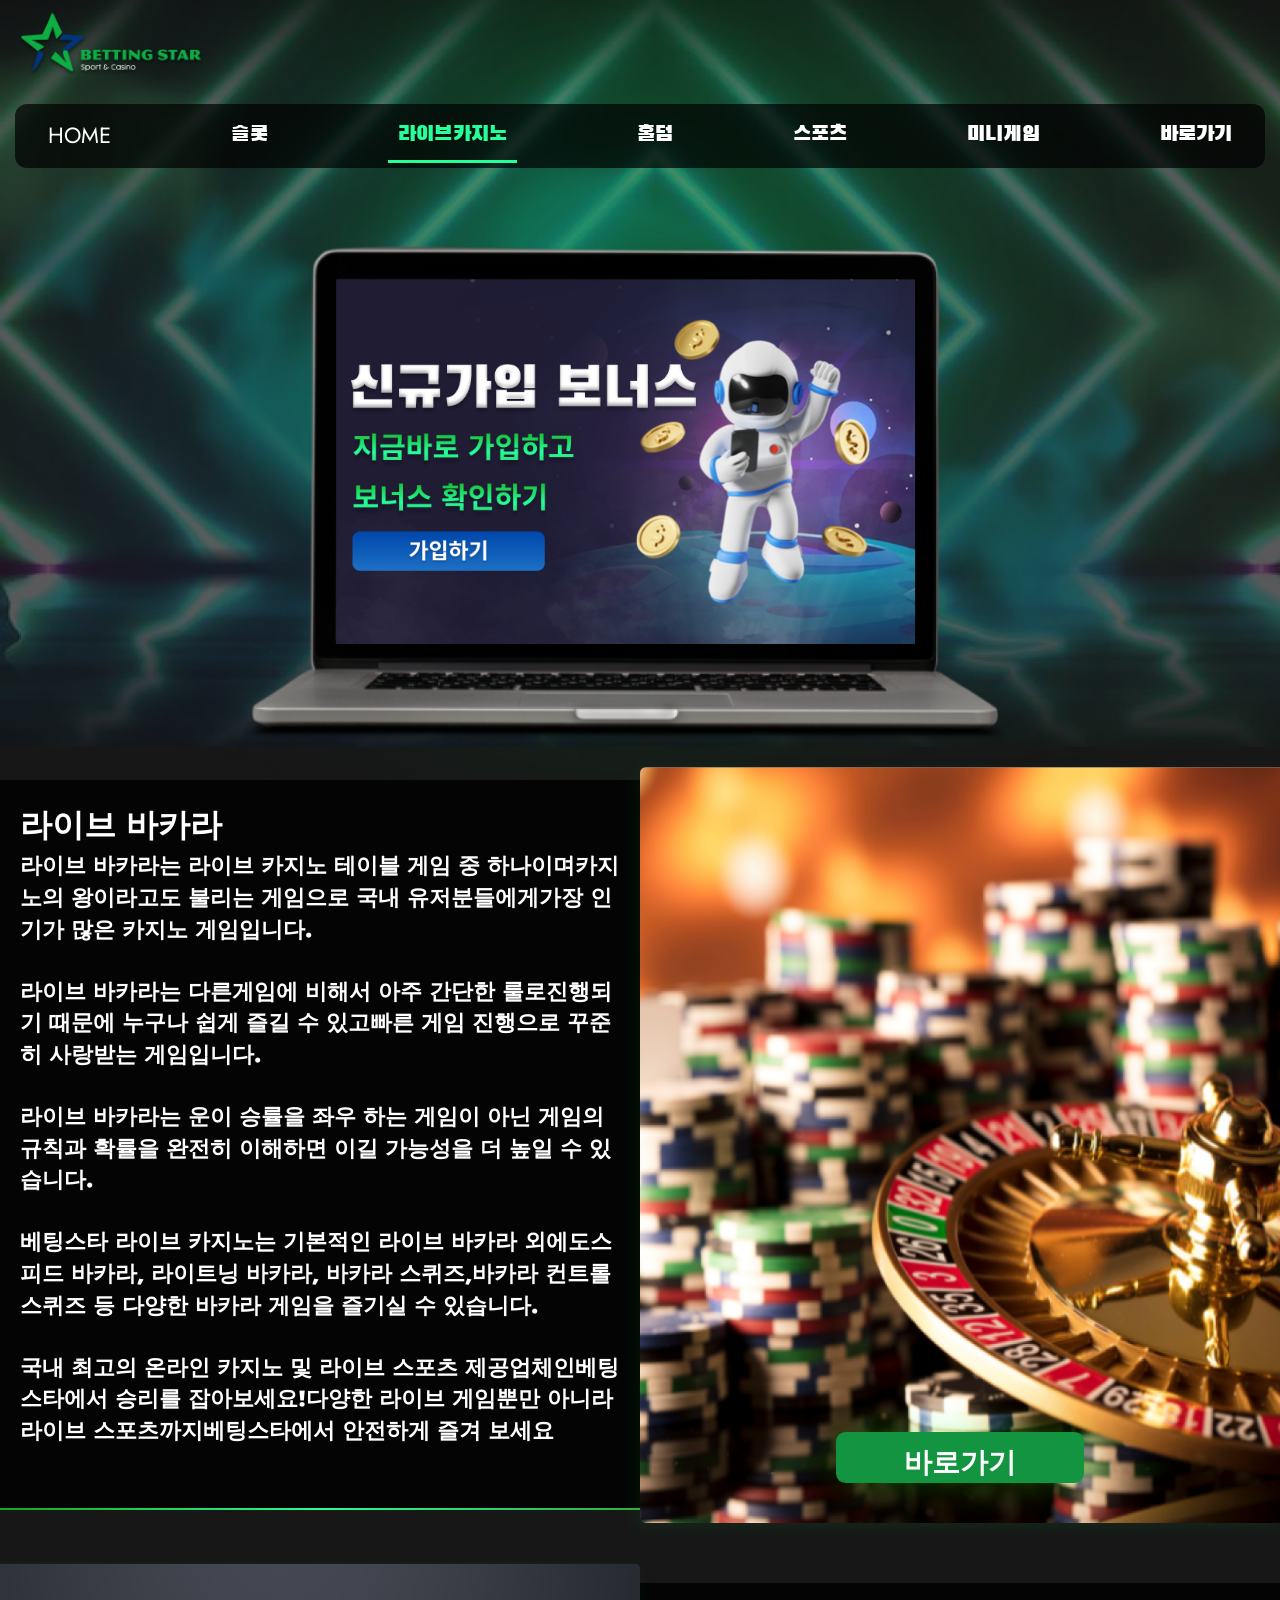
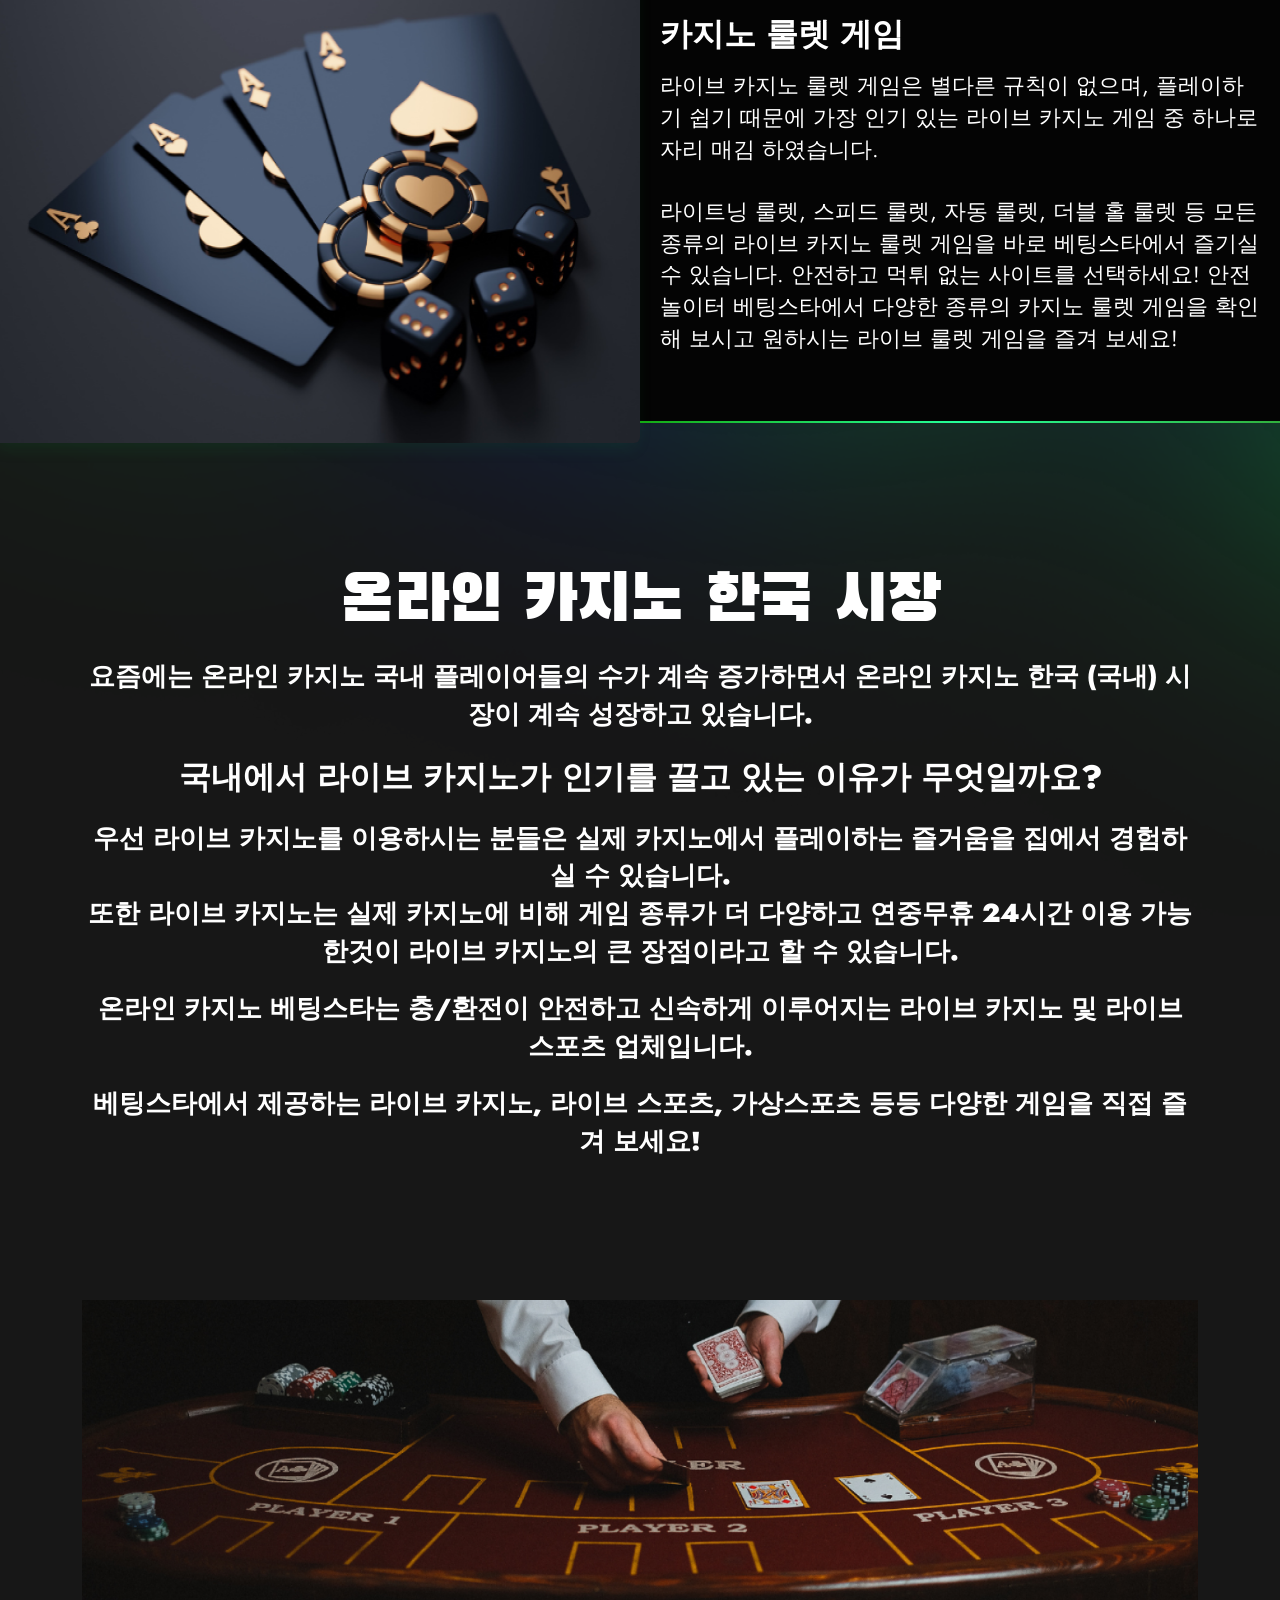
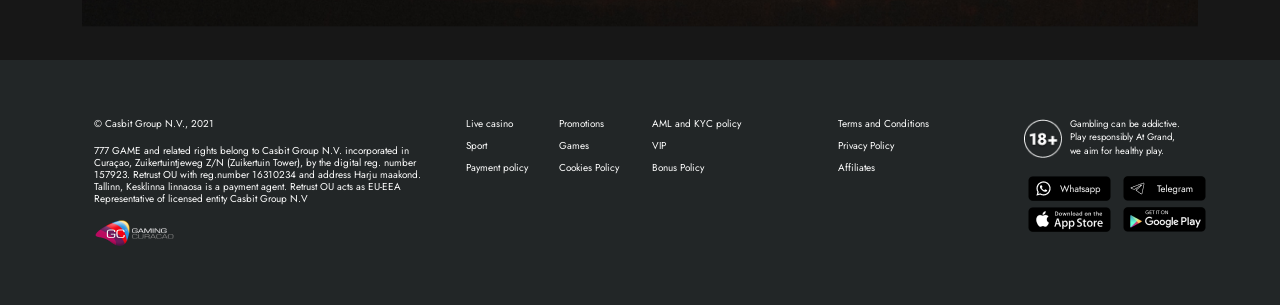
==== casino.html @ 28fe0df0 "init" ====
<!DOCTYPE html>
<html lang="en">
  <head>
    <meta charset="UTF-8" />
    <meta name="viewport" content="width=device-width, initial-scale=1.0" />
    <title>라이브카지노</title>
    <link
      href="https://fonts.googleapis.com/css2?family=Jost:wght@400;500;600&family=Black+Han+Sans&display=swap"
      rel="stylesheet"
    />
    <link
      href="https://cdn.jsdelivr.net/npm/bootstrap@5.0.2/dist/css/bootstrap.min.css"
      rel="stylesheet"
      integrity="sha384-EVSTQN3/azprG1Anm3QDgpJLIm9Nao0Yz1ztcQTwFspd3yD65VohhpuuCOmLASjC"
      crossorigin="anonymous"
    />
    <link rel="stylesheet" href="./assets/style/style.css" />
    <link rel="stylesheet" href="./assets/style/casino.css" />
  </head>

  <body>
    <div class="main">
      <img src="./assets/img/Ellipse 2.png" class="mainElip" alt="" />

      <header
        class="px-3 py-2 d-flex justify-content-between align-items-center"
      >
        <a href="index.html" class="logo">
          <img src="./assets/img/Logo1.png" alt="" />
        </a>
        <img
          src="./assets/img/hamburger.png"
          onclick="myFunction()"
          style="display: none"
          class="hamburger"
          alt=""
        />
      </header>
      <div class="custom-container py-3">
        <div class="topnav" id="myTopnav">
          <div class="nav">
            <img
              src="./assets/img/close.png"
              onclick="myFunctionClose()"
              style="display: none"
              class="close-nav"
              alt=""
            />
            <ul>
              <li>
                <a href="./index.html" class="position-relative"> HOME </a>
              </li>
              <li>
                <a href="./slot.html" class="position-relative Blackans">
                  슬롯
                </a>
              </li>
              <li>
                <a
                  href="./casino.html"
                  class="position-relative Blackans active chines"
                >
                  라이브카지노
                </a>
              </li>
              <li>
                <a href="./hold.html" class="position-relative Blackans">
                  홀덤
                </a>
              </li>
              <li>
                <a href="./sports.html" class="position-relative Blackans">
                  스포츠
                </a>
              </li>
              <li>
                <a href="./minigame.html" class="position-relative Blackans">
                  미니게임
                </a>
              </li>
              <li>
                <a href="" class="position-relative Blackans"> 바로가기 </a>
              </li>
            </ul>
          </div>
        </div>
      </div>
      <div class="laptop container">
        <img src="./assets/img/Group 9.png" alt="" />
      </div>
    </div>
    <section>
      <div class="slot-sect-2">
        <div class="container-fluid">
          <div class="row m-0 align-items-center">
            <div class="col-12 col-md-6 bgBlack2">
              <div>
                <h1>라이브 바카라</h1>
                <p>
                  라이브 바카라는 라이브 카지노 테이블 게임 중 하나이며카지노의
                  왕이라고도 불리는 게임으로 국내 유저분들에게가장 인기가 많은
                  카지노 게임입니다.
                </p>

                <p>
                  라이브 바카라는 다른게임에 비해서 아주 간단한 룰로진행되기
                  때문에 누구나 쉽게 즐길 수 있고빠른 게임 진행으로 꾸준히
                  사랑받는 게임입니다.
                </p>

                <p>
                  라이브 바카라는 운이 승률을 좌우 하는 게임이 아닌 게임의규칙과
                  확률을 완전히 이해하면 이길 가능성을 더 높일 수 있습니다.
                </p>

                <p>
                  베팅스타 라이브 카지노는 기본적인 라이브 바카라 외에도스피드
                  바카라, 라이트닝 바카라, 바카라 스퀴즈,바카라 컨트롤 스퀴즈 등
                  다양한 바카라 게임을 즐기실 수 있습니다.
                </p>
                <p>
                  국내 최고의 온라인 카지노 및 라이브 스포츠
                  제공업체인베팅스타에서 승리를 잡아보세요!다양한 라이브
                  게임뿐만 아니라 라이브 스포츠까지베팅스타에서 안전하게 즐겨
                  보세요
                </p>
              </div>
            </div>
            <div class="col-12 col-md-6 px-0 position-relative">
              <button class="greenBtn">바로가기</button>
              <img
                src="./assets/img/img2.png"
                class="img-container betting2"
                style="box-shadow: -4px 5px 16.6px 0px #0daf431a"
                alt=""
              />
            </div>
          </div>
        </div>
      </div>
    </section>

    <section>
      <div class="slot-sect-2">
        <div class="container-fluid">
          <div class="row m-0 align-items-center">
            <div class="col-12 col-md-6 px-0 position-relative">
              <img
                src="./assets/img/image (1).png"
                class="img-container betting"
                style="box-shadow: -4px 5px 16.6px 0px #0daf431a"
                alt=""
              />
            </div>
            <div class="col-12 col-md-6 bgBlack">
              <div>
                <h1>카지노 룰렛 게임</h1>
                <p>
                  라이브 카지노 룰렛 게임은 별다른 규칙이 없으며, 플레이하기
                  쉽기 때문에 가장 인기 있는 라이브 카지노 게임 중 하나로 자리
                  매김 하였습니다.
                </p>
                <p>
                  라이트닝 룰렛, 스피드 룰렛, 자동 룰렛, 더블 홀 룰렛 등 모든
                  종류의 라이브 카지노 룰렛 게임을 바로 베팅스타에서 즐기실 수
                  있습니다. 안전하고 먹튀 없는 사이트를 선택하세요! 안전놀이터
                  베팅스타에서 다양한 종류의 카지노 룰렛 게임을 확인해 보시고
                  원하시는 라이브 룰렛 게임을 즐겨 보세요!
                </p>
              </div>
            </div>
          </div>
        </div>
      </div>
    </section>

    <section class="casion-sect position-relative">
      <img src="./assets/img/light 1.png" class="gradient" alt="" />
      <div class="container">
        <div class="text-center">
          <h1 class="casinoTitle">온라인 카지노 한국 시장</h1>
          <p class="casionoDesc">
            요즘에는 온라인 카지노 국내 플레이어들의 수가 계속 증가하면서 온라인
            카지노 한국 (국내) 시장이 계속 성장하고 있습니다.
          </p>
          <h2 class="">
            국내에서 라이브 카지노가 인기를 끌고 있는 이유가 무엇일까요?
          </h2>
          <p class="casionoDesc">
            우선 라이브 카지노를 이용하시는 분들은 실제 카지노에서 플레이하는
            즐거움을 집에서 경험하실 수 있습니다. <br />
            또한 라이브 카지노는 실제 카지노에 비해 게임 종류가 더 다양하고
            연중무휴 24시간 이용 가능한것이 라이브 카지노의 큰 장점이라고 할 수
            있습니다.
          </p>
          <p class="casionoDesc">
            온라인 카지노 베팅스타는 충/환전이 안전하고 신속하게 이루어지는
            라이브 카지노 및 라이브 스포츠 업체입니다.
          </p>
          <p class="casionoDesc">
            베팅스타에서 제공하는 라이브 카지노, 라이브 스포츠, 가상스포츠 등등
            다양한 게임을 직접 즐겨 보세요!
          </p>
        </div>
      </div>
    </section>
    <section class="container">
      <img
        src="./assets/img/Black and White Minimalist Casino Night Facebook Ad  (3) 1.png"
        class="img-fluid"
        alt=""
      />
    </section>

    <footer class="">
      <div class="container">
        <div class="row m-0">
          <div class="col-12 py-2 col-md-4">
            <div>
              <p class="footerDesc">© Casbit Group N.V., 2021</p>
              <p class="footerDesc">
                777 GAME and related rights belong to Casbit Group N.V.
                incorporated in Curaçao, Zuikertuintjeweg Z/N (Zuikertuin
                Tower), by the digital reg. number 157923. Retrust OU with
                reg.number 16310234 and address Harju maakond. Tallinn,
                Kesklinna linnaosa is a payment agent. Retrust OU acts as EU-EEA
                Representative of licensed entity Casbit Group N.V
              </p>
              <img src="./assets/img/curacao 1.png" alt="" />
            </div>
          </div>
          <div class="col-6 py-2 col-md-1">
            <div class="">
              <ul class="footerList">
                <li>Live casino</li>
                <li>Sport</li>
                <li>Payment policy</li>
              </ul>
            </div>
          </div>
          <div class="col-6 py-2 col-md-1">
            <div class="">
              <ul class="footerList">
                <li>Promotions</li>
                <li>Games</li>
                <li>Cookies Policy</li>
              </ul>
            </div>
          </div>
          <div class="col-6 py-2 col-md-2">
            <div class="">
              <ul class="footerList">
                <li>AML and KYC policy</li>
                <li>VIP</li>
                <li>Bonus Policy</li>
              </ul>
            </div>
          </div>
          <div class="col-6 py-2 col-md-2">
            <div class="">
              <ul class="footerList">
                <li>Terms and Conditions</li>
                <li>Privacy Policy</li>
                <li>Affiliates</li>
              </ul>
            </div>
          </div>
          <div class="col-12 py-2 col-lg-2">
            <div class="">
              <div class="d-flex align-items-center gap-2">
                <img
                  src="./assets/img/Group 34.png"
                  width="39"
                  height="39"
                  alt=""
                />
                <p class="des7">
                  Gambling can be addictive. Play responsibly At Grand, we aim
                  for healthy play.
                </p>
              </div>
              <div class="d-flex gap-1 pt-3 pb-1">
                <img src="./assets/img/Group 502.png" alt="" />
                <img src="./assets/img/Group 504.png" alt="" />
              </div>
              <div class="d-flex gap-1">
                <img src="./assets/img/pngegg (17) 5.png" alt="" />
                <img src="./assets/img/pngegg (17) 2.png" alt="" />
              </div>
            </div>
          </div>
        </div>
      </div>
    </footer>

    <script
      src="https://cdn.jsdelivr.net/npm/bootstrap@5.0.2/dist/js/bootstrap.bundle.min.js"
      integrity="sha384-MrcW6ZMFYlzcLA8Nl+NtUVF0sA7MsXsP1UyJoMp4YLEuNSfAP+JcXn/tWtIaxVXM"
      crossorigin="anonymous"
    ></script>
    <script src="assets/js/index.js"></script>
  </body>
</html>
---- assets/style/style.css ----
body {
    font-family: 'Jost', sans-serif;
    background: #171717;
    overflow-x: hidden;
}

.logo img {
    max-width: 190px;
    height: auto;
    width: 100%;
}

.Blackans {
    font-family: 'Black Han Sans', sans-serif;

}

li .Blackans {
    padding-top: 7px;
}

.img-container {
    max-width: 100%;
    height: auto;
    width: 100%;
}

.mainElip {
    max-width: 100%;
    height: 100%;
    width: 100%;
    position: absolute;
    z-index: -1;
    left: 0;
}

.nav {
    width: 100%;
    background-color: rgba(0, 0, 0, 0.7);
    height: 64px;
    border-radius: 12px;
    display: flex;
    align-items: center;
    justify-content: center;
}

.custom-container {
    max-width: 1333px;
    padding: 0px 15px;
    margin: auto;
}
.bgImg .custom-container{
    padding-top: 3rem;
}

@media only screen and (max-width: 768px) {

    .custom-container {
        text-align: center;
    }

    .custom-container .game {
        margin-top: 5px;
    }
}

.nav ul {
    display: flex;
    justify-content: space-between;
    align-items: center;
    gap: 10px;
    padding: 0;
    margin: 0;
    list-style: none;
    width: 100%;
}

.nav ul li {
    padding: 0px 33px;
}

.nav ul li a {
    color: #FFFFFF;
    text-decoration: none;
    /* box-shadow: 0px 3px 4.57px 0px #00000040,0px -2px 4.57px 0px #00000054 inset; */


    font-size: 22px;
    font-weight: 400;
    line-height: 27.5px;
    transition: .3s;



}

.nav ul li a:hover {

    color: #26FF9A;
}


.nav ul li a.active {

    color: #26FF9A;

    font-size: 22px;
    font-weight: 900;
    line-height: 31.79px;
    text-align: center;
    text-decoration: none;


}

.nav ul li a.active.chines {

    color: #26FF9A;
    font-size: 22px;
    font-weight: 400 !important;
    line-height: 31.79px;
    text-align: center;
    text-decoration: none;
    padding: 0px 10px;

}


.nav ul li a.active::after {
    content: '';
    /* Create an empty element after the anchor */
    position: absolute;
    bottom: -17px;
    /* Adjust the distance from the bottom of the link */
    left: 0;
    width: 100%;
    height: 3px;
    /* Thickness of the bottom border */
    background-color: #26FF9A;
    /* Same color as the text */
}

.laptop img {
    max-width: 100%;
    height: auto;
    width: 100%;
}

.main {
    background-image: url('../img/image\ 1.png');
    background-size: cover;
}

section {
    padding: 20px 0;
}

.title {
    font-family: 'Black Han Sans', sans-serif;
    font-size: 64.62px;
    font-weight: 400;
    line-height: 80.77px;
    color: white;
}

.title span {
    background: linear-gradient(180deg, #15AA13 0%, #26FF9A 50%, #31B03D 100%);
    background-clip: text;
    -webkit-background-clip: text;
    /* For Safari */
    color: transparent;
}

.desc {

    font-size: 26px;
    font-weight: 900;
    line-height: 37.57px;
    color: white;
    padding: 40px 0px;

}

.bgImg {
    background-image: url('../img/light\ 1.png');
    background-size: cover;
}

.coin {
    max-width: 100%;
    height: auto;
    position: absolute;
    right: 0;
    top: 30px;
}

.rocket {
    max-width: 100%;
    height: auto;
    position: absolute;
    left: 0;
    bottom: 0px;
    z-index: 2;
}

.sect2 {
    padding-top: 50px;
    padding-bottom: 200px;
    background-image: url('../img/pngwing.com\ \(1\)\ 1.png');
    background-size: cover;
    background-position: bottom center;
}

.game img {
    max-width: 100%;
    height: auto;
}

.btnn {

    font-size: 28.15px;
    font-weight: 900;
    background: linear-gradient(180deg, #0047AB 0%, #1D71C5 100%);
    width: 297.96px;
    height: 61px;
    border: none;
    border-radius: 12px;
}

.sect3 {
    background: #040404;
    box-shadow: 0px 4px 16.6px 0px #0DAF4333;
    border-bottom: 1px solid transparent;
    /* Border needs to be transparent for the gradient to show */

    border-image-source: linear-gradient(270deg, #31B03D 0%, #26FF9A 50%, #15AA13 100%);
    border-image-slice: 1;
    /* Ensures the gradient is applied to the border */
}

.desc1 {

    font-size: 26px;
    font-weight: 900;
    line-height: 37.57px;
    box-shadow: 0px 3.34px 3.34px 0px #00000040;
    color: white;

}

.title2 {

    font-size: 32px;
    font-weight: 900;
    color: white;

}

.title2 span {
    background: linear-gradient(180deg, #15AA13 0%, #26FF9A 50%, #31B03D 100%);

    background-clip: text;
    -webkit-background-clip: text;
    /* For Safari */
    color: transparent;
}

.cardd img {
    max-width: 100%;
    height: auto;
}

.cardd p {

    font-size: 32px;
    font-weight: 900;
    line-height: 46.24px;
    color: white;
    max-width: 187px;
    margin: auto;
    text-align: center;
}

.sect4 {
    background-image: url('../img/lines.png');
    background-size: cover;
    background-position: bottom;
}

.elipse {
    max-width: 100%;
    position: absolute;
    right: 0;
    top: 0;
    height: 488px;
}

.roc img {
    max-width: 100%;
    height: auto;
    width: 100%;
    padding-right: 1rem;
}

.title3 {
    background: linear-gradient(180deg, #15AA13 0%, #26FF9A 50%, #31B03D 100%);


    background-clip: text;
    -webkit-background-clip: text;
    /* For Safari */
    color: transparent;

    font-size: 54.77px;
    font-weight: 400;
    line-height: 68.46px;

}

.desc3 {

    font-size: 24px;
    font-weight: 900;
    line-height: 34.68px;
    color: white;



}

.shaded> img {
    max-width: 890px;
    height: auto;
    width: 100%;
    
}

.shaded {
    background-image: url('../img/backlight.png');
    background-size: cover;
    background-position: 25% 8%;
    background-repeat: no-repeat; 
    position: relative;
  
    
}
.shaded .img-border{
position: absolute;
bottom: -1rem;
width: 100%;
overflow: hidden;
display: none;
}

.desc6 {

    font-size: 32px;
    font-weight: 900;
    line-height: 46.24px;
    color: white;
    padding-right: 1rem;

}

footer {
    background: #222627;
    padding: 50px 0px;
}

.footerDesc {

    font-size: 10px;
    font-weight: 400;
    line-height: 12.1px;
    color: white;
    margin-bottom: 15px;

}

.footerList {
    list-style: none;
    display: flex;
    flex-direction: column;
    gap: 10px;
    padding: 0;
    margin: 0;
}

.footerList li {
    font-size: 10px;
    font-weight: 400;
    line-height: 12.1px;
    color: white;

}

.des7 {
    color: white;
    margin-bottom: 0;
    font-size: 9.5px;
    font-weight: 400;
    line-height: 13.73px;

}

.bg2 {
    padding-bottom: 100px;
    background-image: url('../img/bg2.png');
    background-position: center;
    background-size: cover;
}

.sect5 {
    padding-top: 70px;
}

.lineSec5 {
    max-width: 100%;
    width: 100%;
    height: auto;
    position: absolute;
    top: -137px;
    z-index: -1;
}

@media(min-width:1300) {
    .nav ul li {
        padding: 0px 0px;
    }
}

@media(max-width:1008px) {
    .nav ul li a {
        font-size: 14px;
    }



}

@media(max-width:872px) {
    .title {
        font-family: 'Black Han Sans', sans-serif;
        font-size: 56.62px;
        font-weight: 400;
        line-height: 60.77px;
        color: white;
    }

    .nav {
        display: none;
    }

    .hamburger {
        display: block !important;
    }

}

/* @media(max-width: 872px) {
    .topnav a:not(:first-child) {
        display: none;
    }

} */

footer ul li {
    cursor: pointer;
}

@media screen and (max-width: 872px) {
    body {
        overflow-x: hidden;
    }

    .topnav.responsive {
        position: relative;
    }

    .close-nav {
        display: block !important;
        position: absolute;
        z-index: 9999;
        padding-top: 2rem;
        padding-bottom: 2rem;
        right: 15px;
    }

    .responsive.nav {
        display: block !important;
        position: absolute;
        background-color: black;
        height: 100vh;
        right: -100%;
        /* Start off-screen */
        top: 0;
        z-index: 99;
        transition: right 0.3s ease;
        /* Smooth sliding animation */
    }

    .responsive.nav.open {
        right: 0;
        /* Slide in from the right */
    }

    .responsive.nav ul {
        padding-top: 5rem;
        display: flex !important;
        flex-direction: column !important;
        padding: 5rem !important;
        text-align: center !important;
    }

    .responsive.nav ul li a.active::after {
        height: 0px !important;
    }
}

@media screen and (max-width: 767px) {
    .sect2 {
        padding-bottom: 30px !important;
    }

    .title {
        font-size: 22px;
    }

    .desc {
        font-size: 16px;
        padding: 5px;
    }

    .desc1 {
        font-size: 16px;
        padding: 5px;
    }

    .logo img {
        max-width: 150px;
    }

    .cardd p {
        font-size: 15px;
    }

    .cardd img {
        width: 100px;
    }

    .cardd-last-img {
        height: auto !important;
    }

    .roc {
        text-align: center;
    }

    .roc img {
        padding-right: 0;
        width: 70%;
    }

    .title3 {
        background: linear-gradient(180deg, #15AA13 0%, #26FF9A 50%, #31B03D 100%);
        background-clip: text;
        -webkit-background-clip: text;
        color: transparent;
        font-size: 39.77px;
        font-weight: 400;
        line-height: 43.46px;
    }

    .desc3 {
        font-size: 20px;
        font-weight: 900;
        line-height: 34.68px;
        color: white;
    }

    .desc6 {
        font-size: 25px;
        font-weight: 900;
        line-height: 37.24px;
        color: white;
        padding-right: 1rem;
    }

    .mainElip {
        display: none;
    }

    .bg2 {
        padding-bottom: 40px;

    }
}

@media screen and (max-width: 320px) {
    body {
        overflow-x: hidden !important;
    }
}
@media screen and (min-width: 1200px) {
    
    .shaded{
        background: none;
    }
    .shaded > img{
        z-index: 1000;
    }
    .shaded .img-border{
        display: block;
        position: absolute;
        bottom: -.5rem;
        width: 100%;
        overflow: hidden;
        z-index: -1;
        }
        .shaded .img-border img{
            width: 118%;
        }
}
---- assets/style/casino.css ----
.greenBtn {
    box-shadow: 0px 1.79px 2.39px 0px #000000;
    box-shadow: 0px 0px 38.1px -7px #00FF005E;
    border-radius: 9.76px;
    background: #139441;
    border: none;
    padding: 10px 20px;
    color: white;
    font-size: 28.01px;
    font-weight: 900;
    height: 50.77px;
    width: 248px;
    position: absolute;
    bottom: 40px;
    left: 50%;
    transform: translateX(-50%);
}

.bgBlack2 {
    background: #040404;
    border-bottom: 2px solid transparent;
    border-image-source: linear-gradient(270deg, #31B03D 0%, #26FF9A 50%, #15AA13 100%);
    border-image-slice: 1;
    padding: 20px;
    min-height: 730px;
    display: flex;
    align-items: center;
}

.bgBlack2 h1 {

    font-size: 32px;
    font-weight: 900;
    line-height: 31.79px;
    ;
    text-decoration-skip-ink: none;
    color: white;

}

.bgBlack2 p {


    font-size: 22px;
    font-weight: 900;
    line-height: 31.79px;
    color: white;
    margin-bottom: 30px;



}

.betting2 {
    height: 756px;
    border-top-left-radius: 6px;
    border-bottom-left-radius: 6px;
}

.betting {
    height: 480px;
    border-top-right-radius: 6px;
    border-bottom-right-radius: 6px;
}

.bgBlack {
    background: #040404;
    border-bottom: 2px solid transparent;
    border-image-source: linear-gradient(270deg, #31B03D 0%, #26FF9A 50%, #15AA13 100%);
    border-image-slice: 1;
    padding: 20px;
    min-height: 440px;
    display: flex;
    align-items: center;
}

.bgBlack h1 {

    font-size: 32px;
    font-weight: 900;
    line-height: 31.79px;
    ;
    text-decoration-skip-ink: none;
    color: white;
    margin-bottom: 20px;

}

.bgBlack p {


    font-size: 22px;
    font-weight: 400;
    line-height: 31.79px;
    color: white;
    margin-bottom: 30px;



}

.casion-sect {
    padding: 100px 0px;
}

.casinoTitle {
    font-family: 'Black Han Sans', sans-serif;

    font-size: 64.62px;
    font-weight: 400;
    line-height: 80.77px;
    color: white;
    margin-bottom: 15px;
}

.casionoDesc {
    color: white;

    font-size: 26px;
    font-weight: 900;
    line-height: 37.57px;
    margin-bottom: 20px;

}

.casion-sect h2 {
    color: white;

    font-size: 32px;
    font-weight: 900;
    line-height: 46.24px;
    margin-bottom: 20px;

}

.gradient {
    max-width: 100%;
    height: auto;
    position: absolute;
    top: -80px;
    z-index: -1;
}
.casion-sect .gradient{
    right: 0;
}


/* hold  */

.holdSecLeft {
    height: 436px;
    border-top-right-radius: 6px;
    border-bottom-right-radius: 6px;
}

.holdSecLeft3 {
    height: 436px;
    border-top-left-radius: 6px;
    border-bottom-left-radius: 6px;
}

.holdRight {
    background: #040404;
    border-bottom: 2px solid transparent;
    border-image-source: linear-gradient(270deg, #31B03D 0%, #26FF9A 50%, #15AA13 100%);
    border-image-slice: 1;
    padding: 20px;
    min-height: 400px;
    display: flex;
    align-items: center;
}

.holdRight h1 {

    font-size: 32px;
    font-weight: 900;
    line-height: 46.24px;
    color: white;

}

.holdRight p {

    font-size: 22px;
    font-weight: 400;
    line-height: 31.79px;
    color: white;
    margin-bottom: 30px;

}

.first {
    max-width: 348px;
    width: 100%;
}

.second {
    max-width: 596px;
    width: 100%;
}

.third {
    max-width: 348px;
    width: 100%;
}

@media screen and (max-width: 1120px) {
    .slot-sect-2 img {
        height: auto !important;
        object-fit: cover;
        margin-top: 20px;
    }


}

@media(max-width:776px) {
    .casion-sect {
        padding-bottom: 0px;
        padding-top: 40px;
    }

    .casinoTitle {
        font-family: 'Black Han Sans', sans-serif;
        font-size: 39.62px;
        font-weight: 400;
        line-height: 64.77px;
        color: white;
        margin-bottom: 15px;
    }

    .casionoDesc {
        color: white;
        font-size: 20px;
        font-weight: 900;
        line-height: 32.57px;
        margin-bottom: 20px;
    }

    .casion-sect h2 {
        color: white;
        font-size: 28px;
        font-weight: 900;
        line-height: 46.24px;
        margin-bottom: 20px;
    }
}

@media screen and (min-width: 1120px) {
    .slot-sect-2 .container-fluid{
        padding-inline: 0;
    }



}
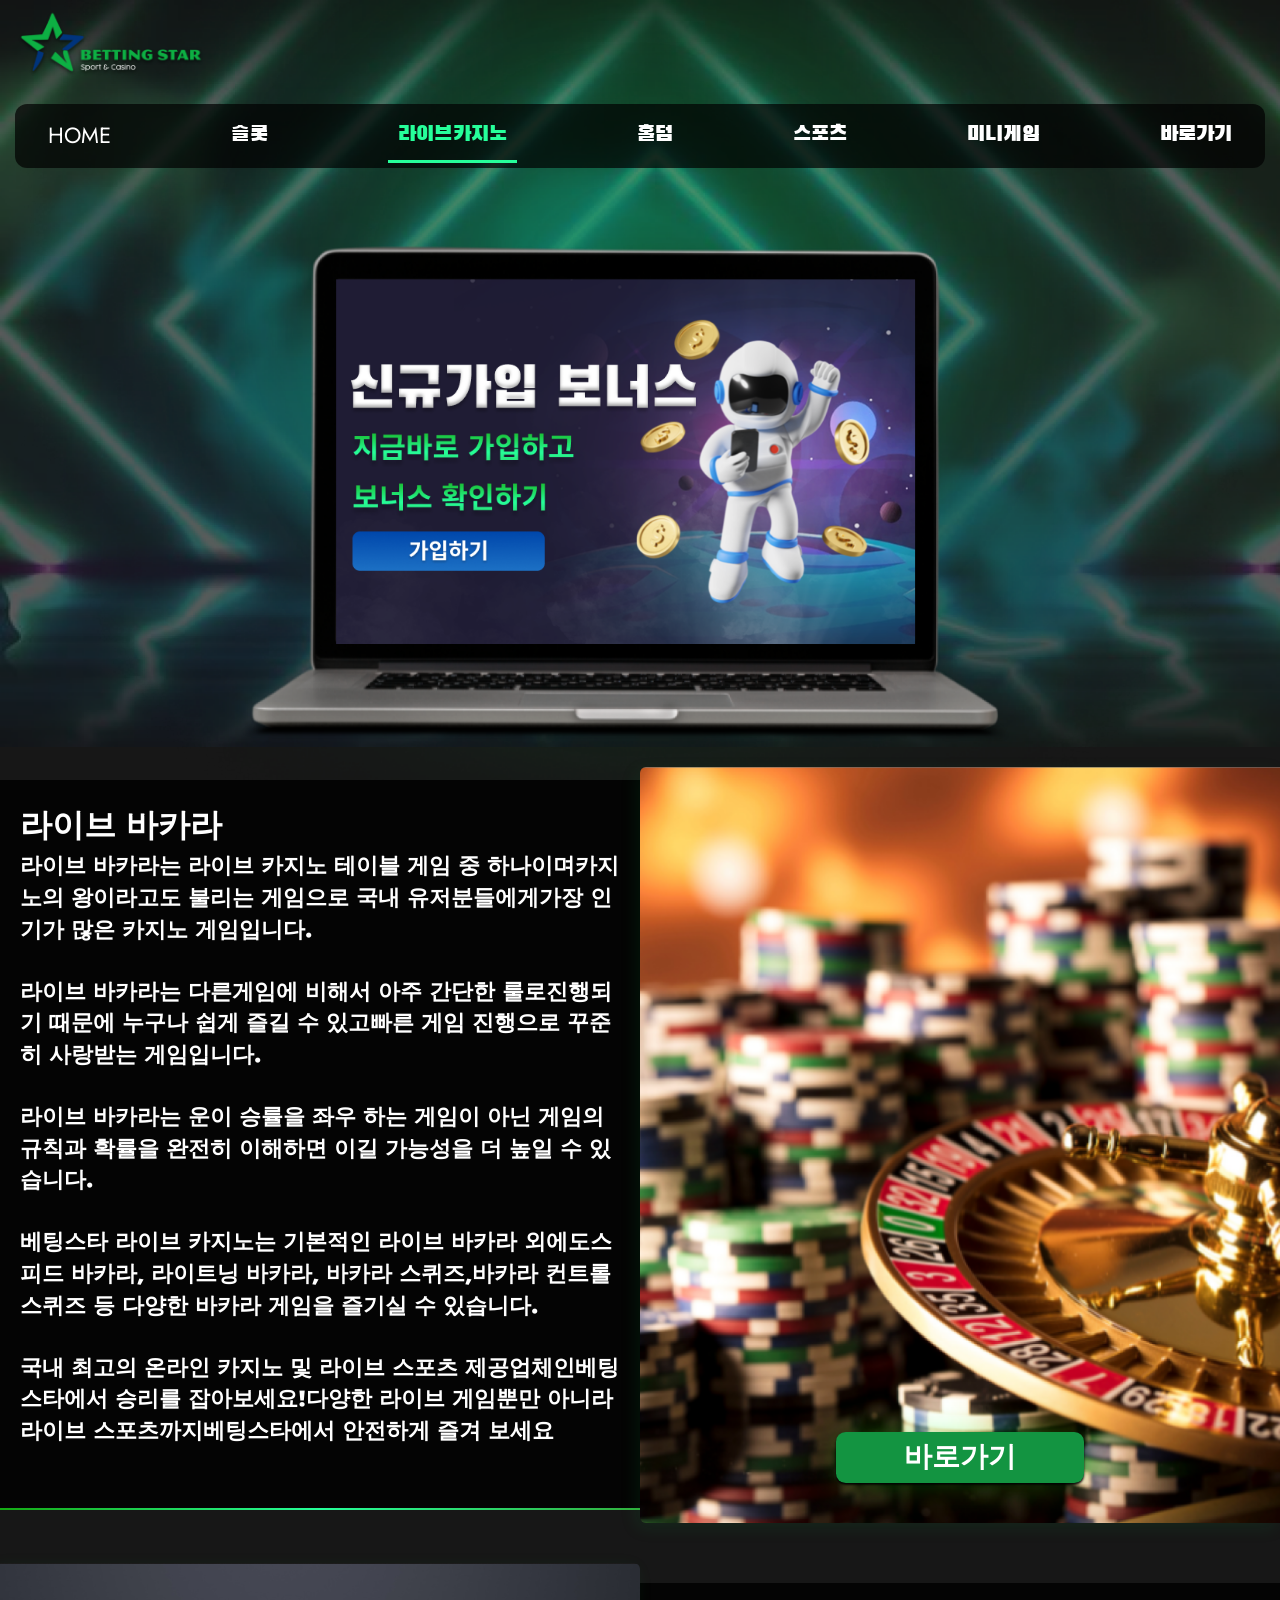
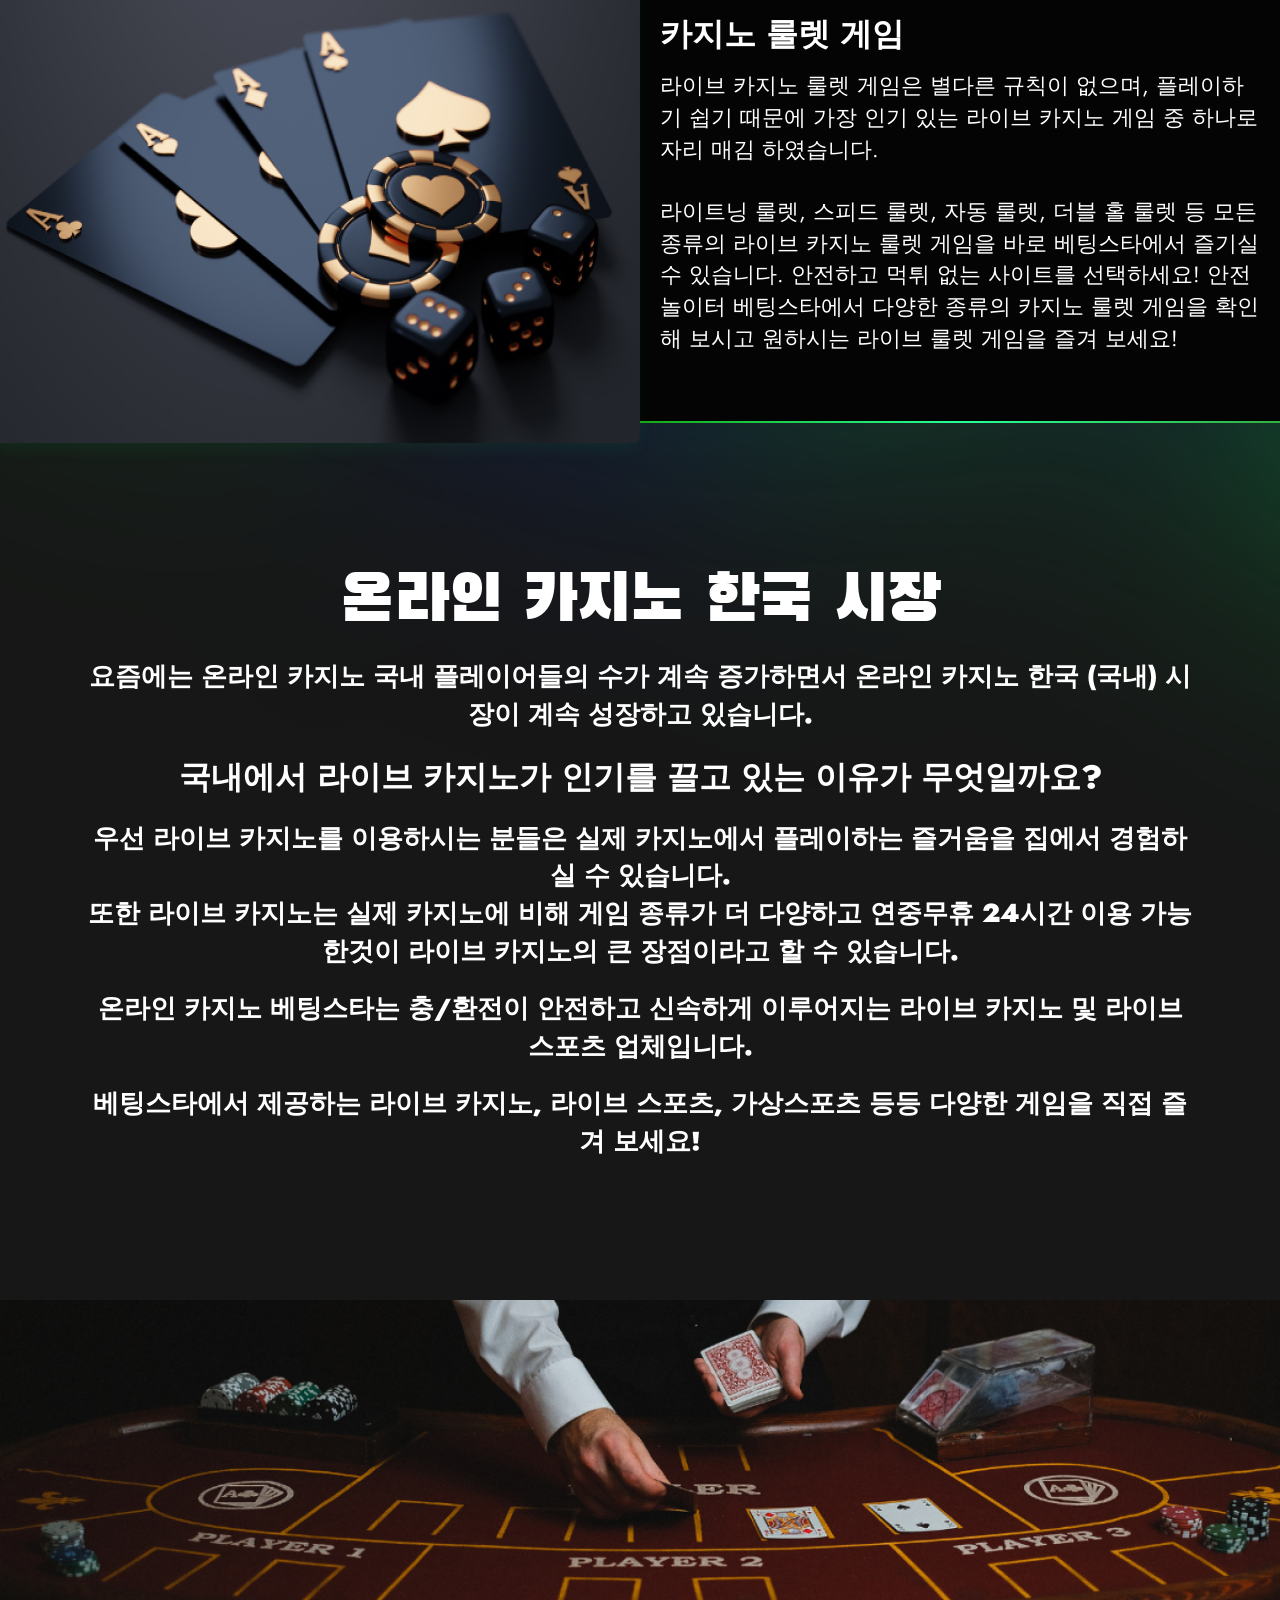
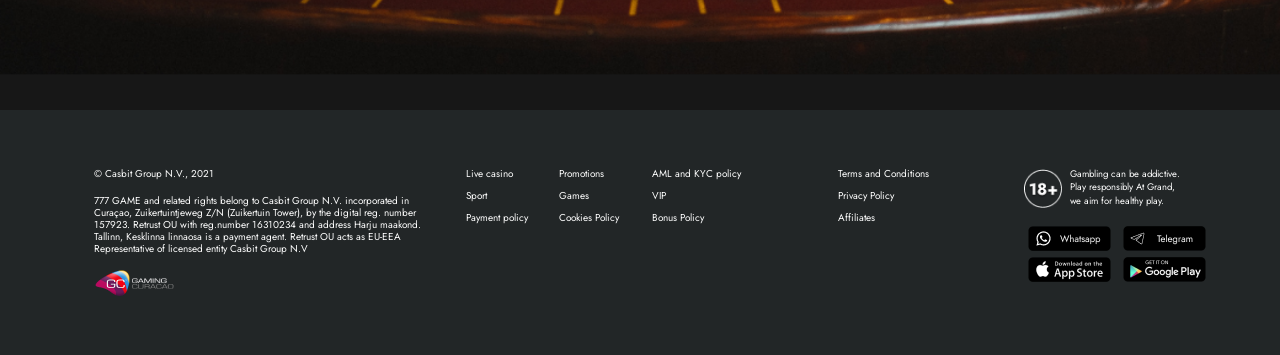
==== commit 4942bd7a: "revision 2" ====
--- a/casino.html
+++ b/casino.html
@@ -204,10 +204,10 @@
         </div>
       </div>
     </section>
-    <section class="container">
+    <section class="container-fluid px-0">
       <img
         src="./assets/img/Black and White Minimalist Casino Night Facebook Ad  (3) 1.png"
-        class="img-fluid"
+        class="img-container"
         alt=""
       />
     </section>
--- a/assets/style/style.css
+++ b/assets/style/style.css
@@ -620,4 +620,7 @@
         .shaded .img-border img{
             width: 118%;
         }
-}
+        .slot-sect-2 img{
+            object-fit: cover;
+        }
+}
--- a/assets/style/casino.css
+++ b/assets/style/casino.css
@@ -1,6 +1,7 @@
 .greenBtn {
-    box-shadow: 0px 1.79px 2.39px 0px #000000;
-    box-shadow: 0px 0px 38.1px -7px #00FF005E;
+    box-shadow: 
+  0px 1.79px 2.39px 0px #000000, 
+  0px 0px 38.1px -7px #00FF005E;
     border-radius: 9.76px;
     background: #139441;
     border: none;
@@ -14,6 +15,9 @@
     bottom: 40px;
     left: 50%;
     transform: translateX(-50%);
+    display: flex;
+    align-items: center;
+    justify-content: center;
 }
 
 .bgBlack2 {
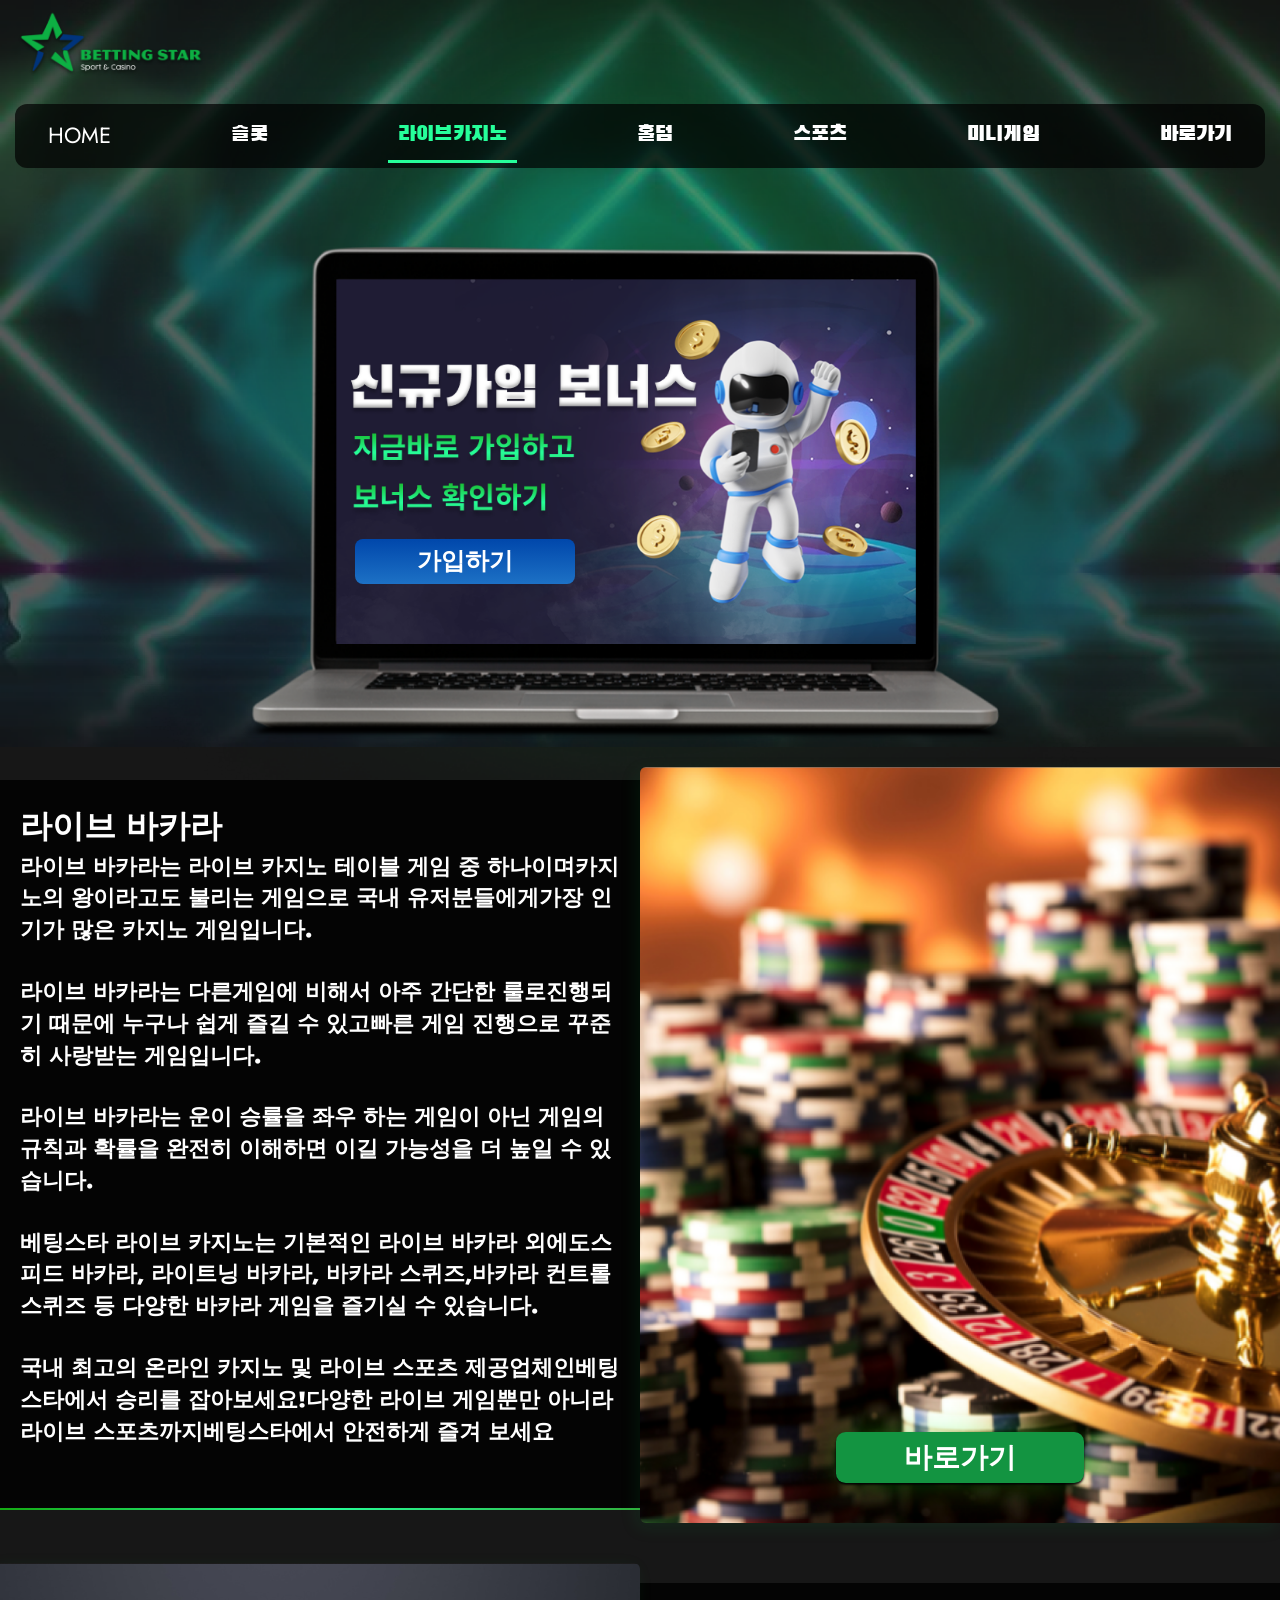
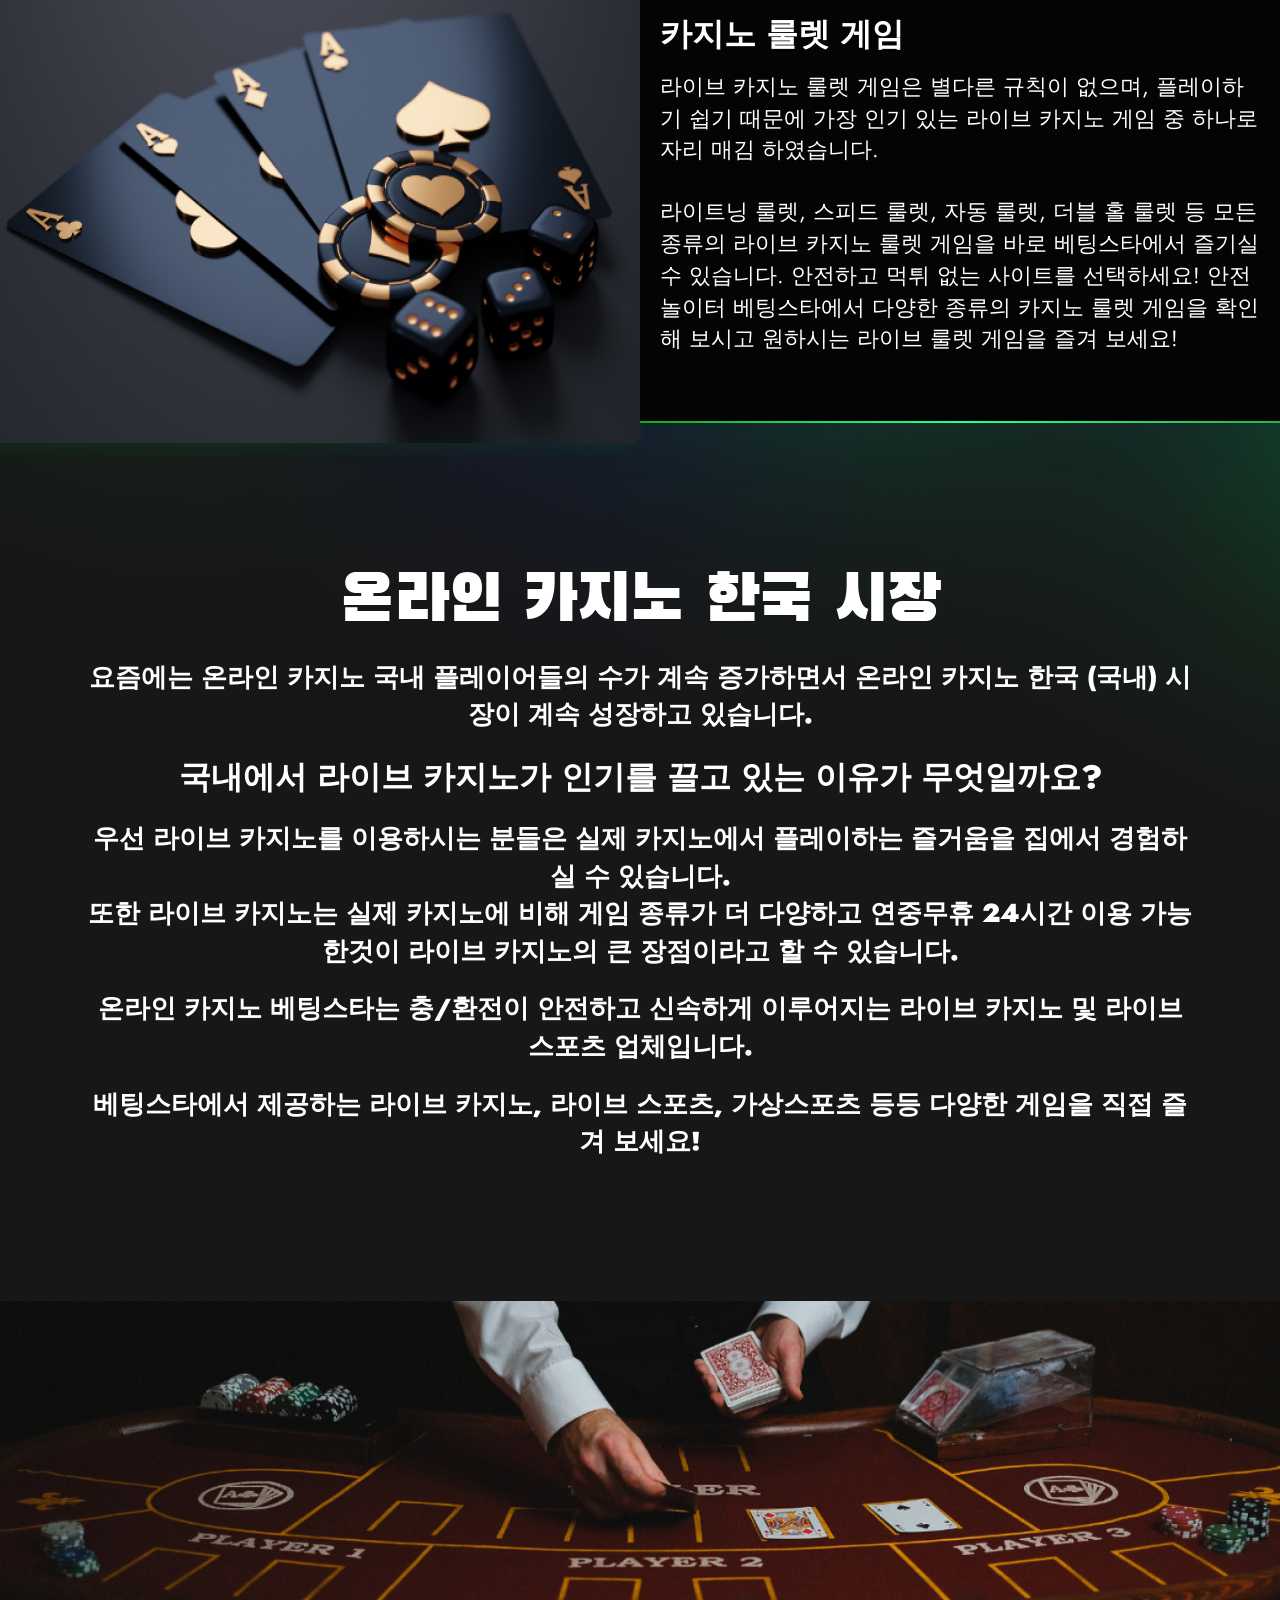
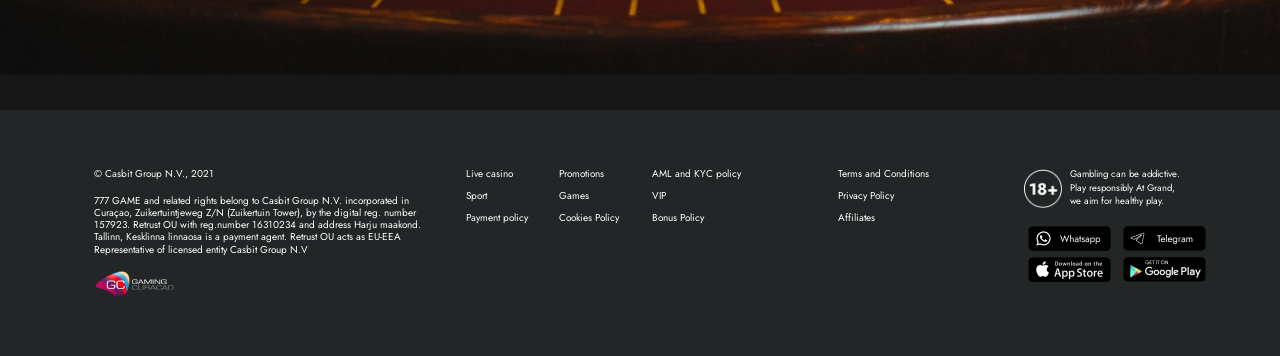
==== commit 60dbd89c: "updated" ====
--- a/casino.html
+++ b/casino.html
@@ -86,7 +86,10 @@
         </div>
       </div>
       <div class="laptop container">
-        <img src="./assets/img/Group 9.png" alt="" />
+        <img src="./assets/img/header-laptop-img.png" alt="" />
+        <div class="hero-lap-content">
+          <a  href="https://베팅평생.com" target="_blank">가입하기</a>
+        </div>
       </div>
     </div>
     <section>
@@ -280,12 +283,12 @@
                 </p>
               </div>
               <div class="d-flex gap-1 pt-3 pb-1">
-                <img src="./assets/img/Group 502.png" alt="" />
-                <img src="./assets/img/Group 504.png" alt="" />
+                <a href="#"><img src="./assets/img/Group 502.png" alt="" /></a>
+                <a href="#"><img src="./assets/img/Group 504.png" alt="" /></a>
               </div>
               <div class="d-flex gap-1">
-                <img src="./assets/img/pngegg (17) 5.png" alt="" />
-                <img src="./assets/img/pngegg (17) 2.png" alt="" />
+                <a href="#"><img src="./assets/img/pngegg (17) 5.png" alt="" /></a>
+                <a href="#"><img src="./assets/img/pngegg (17) 2.png" alt="" /></a>
               </div>
             </div>
           </div>
--- a/assets/style/style.css
+++ b/assets/style/style.css
@@ -145,7 +145,30 @@
     height: auto;
     width: 100%;
 }
-
+.laptop{
+    position: relative;
+}
+
+
+
+.hero-lap-content a{
+    position: absolute;
+    color: white;
+    font-size: 8px;
+    font-weight: 900;
+    background: linear-gradient(180deg, #0047AB 0%, #1D71C5 100%);
+    padding: 2px 10px;
+    width: fit-content;
+    border: none;
+    border-radius: 5px;
+    text-decoration: none;
+    display: flex;
+    align-items: center;
+    justify-content: center;
+    margin-bottom: 0;
+    top: 63%;
+    left: 26%;
+}
 .main {
     background-image: url('../img/image\ 1.png');
     background-size: cover;
@@ -217,7 +240,7 @@
 }
 
 .btnn {
-
+    color: white;
     font-size: 28.15px;
     font-weight: 900;
     background: linear-gradient(180deg, #0047AB 0%, #1D71C5 100%);
@@ -225,6 +248,13 @@
     height: 61px;
     border: none;
     border-radius: 12px;
+    display: flex;
+    align-items: center;
+    justify-content: center;
+    text-decoration: none;
+}
+.btnn:hover{
+    color: white;
 }
 
 .sect3 {
@@ -600,6 +630,39 @@
     body {
         overflow-x: hidden !important;
     }
+}
+@media screen and (min-width: 768px) {
+    .hero-lap-content a{
+font-size: 20.01px;
+line-height: 30.48px;
+text-align: center;
+padding: 5px 15px;
+left: 25%;
+
+    }
+
+}
+@media screen and (min-width: 1200px) {
+    .hero-lap-content a{
+        width: 220px;
+        height: 45px;
+        font-size: 24.01px;
+line-height: 40.48px;
+border-radius: 8px;
+        
+        
+
+    }
+
+}
+@media screen and (min-width: 1440px) {
+    .hero-lap-content a{
+        font-size: 28.01px;
+        
+        
+
+    }
+
 }
 @media screen and (min-width: 1200px) {
     
@@ -623,4 +686,8 @@
         .slot-sect-2 img{
             object-fit: cover;
         }
-}
+        .container-fluid{
+            max-width: 1440px;
+            margin-inline: auto;
+        }
+}
--- a/assets/style/casino.css
+++ b/assets/style/casino.css
@@ -146,6 +146,9 @@
 }
 .casion-sect .gradient{
     right: 0;
+    left: 0;
+    object-fit: cover;
+    width: 100%;
 }
 
 
